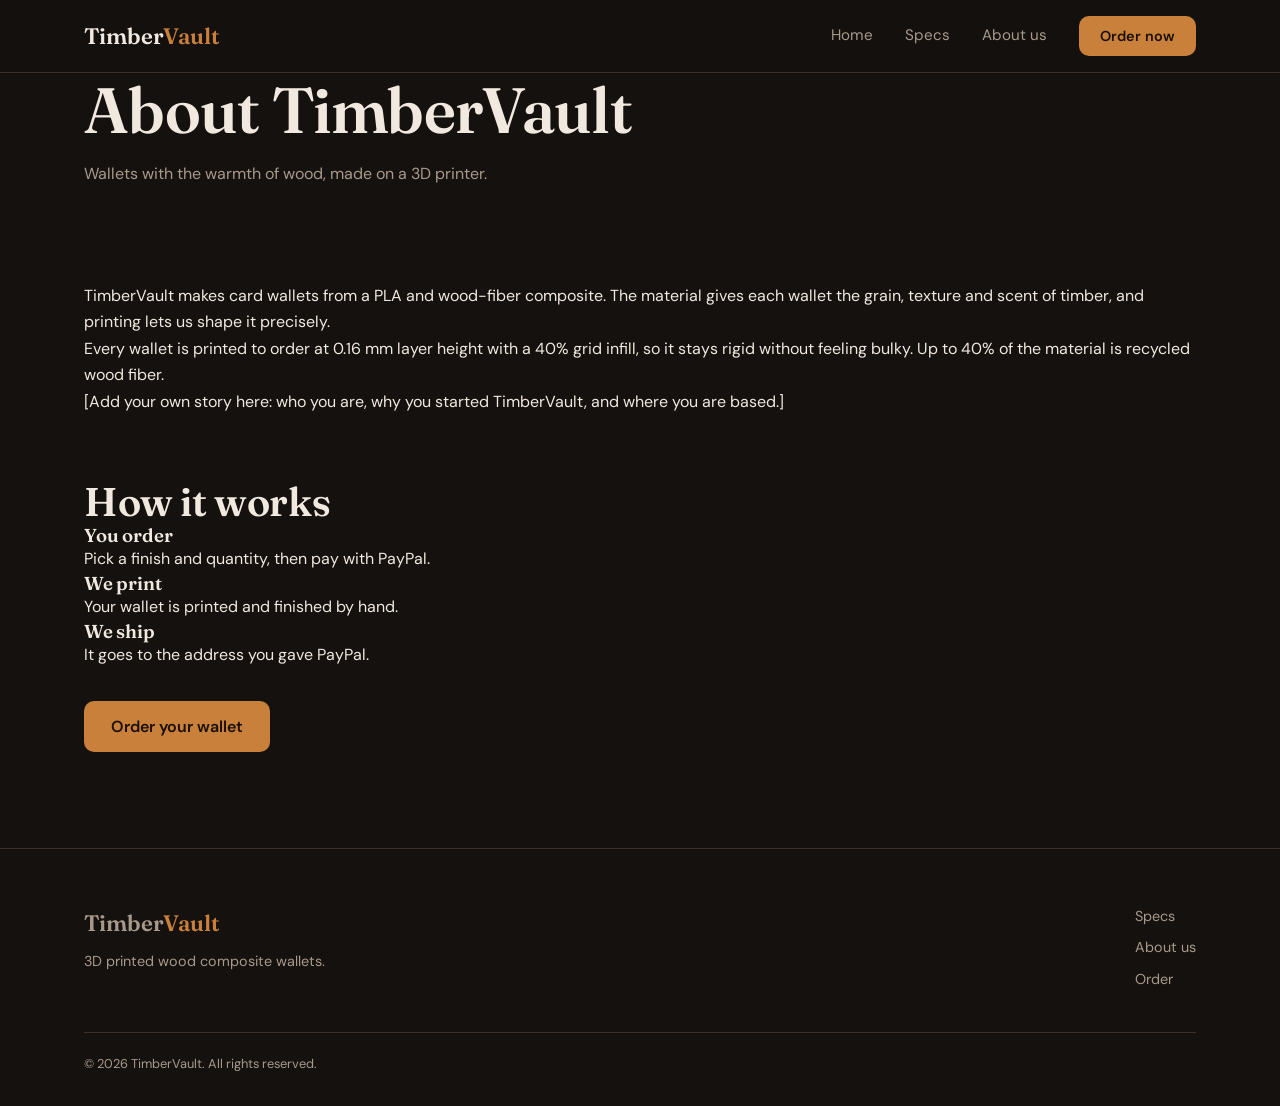
==== about.html @ 9c9c1d62 "Add files via upload" ====
<!DOCTYPE html>
<html lang="en">
<head>
    <meta charset="UTF-8">
    <meta name="viewport" content="width=device-width, initial-scale=1.0">
    <title>About us | TimberVault</title>
    <meta name="description" content="How TimberVault wood-fiber composite wallets are designed and printed to order.">
    <link rel="icon" href="data:image/svg+xml,<svg xmlns='http://www.w3.org/2000/svg' viewBox='0 0 100 100'><text y='.9em' font-size='90'>🪵</text></svg>">
    <link rel="preconnect" href="https://fonts.googleapis.com">
    <link rel="preconnect" href="https://fonts.gstatic.com" crossorigin>
    <link href="https://fonts.googleapis.com/css2?family=DM+Sans:wght@400;500;600&family=Fraunces:opsz,wght@9..144,500;9..144,600&display=swap" rel="stylesheet">
    <link rel="stylesheet" href="css/styles.css">
    <script src="js/script.js" defer></script>
</head>
<body>
    <a class="skip" href="#main">Skip to content</a>

    <header class="site-header">
        <div class="wrap bar">
            <a href="index.html" class="logo" aria-label="TimberVault home">Timber<span>Vault</span></a>
            <button class="menu-btn" aria-expanded="false" aria-controls="site-nav">Menu</button>
            <nav class="nav" id="site-nav" aria-label="Main">
                <a href="index.html">Home</a>
                <a href="specs.html">Specs</a>
                <a href="about.html" aria-current="page">About us</a>
                <a href="order.html" class="btn btn-primary btn-sm">Order now</a>
            </nav>
        </div>
    </header>

    <main id="main">
        <section class="page-head">
            <div class="wrap">
                <h1>About TimberVault</h1>
                <p class="lede">Wallets with the warmth of wood, made on a 3D printer.</p>
            </div>
        </section>
        <section class="section">
            <div class="wrap">
                <div class="prose">
                    <p>TimberVault makes card wallets from a PLA and wood-fiber composite. The material gives each wallet the grain, texture and scent of timber, and printing lets us shape it precisely.</p>
                    <p>Every wallet is printed to order at 0.16 mm layer height with a 40% grid infill, so it stays rigid without feeling bulky. Up to 40% of the material is recycled wood fiber.</p>
                    <p>[Add your own story here: who you are, why you started TimberVault, and where you are based.]</p>
                </div>
                <h2 style="margin-top:64px">How it works</h2>
                <div class="steps">
                    <div class="step"><h3>You order</h3><p>Pick a finish and quantity, then pay with PayPal.</p></div>
                    <div class="step"><h3>We print</h3><p>Your wallet is printed and finished by hand.</p></div>
                    <div class="step"><h3>We ship</h3><p>It goes to the address you gave PayPal.</p></div>
                </div>
                <div class="cta-row"><a href="order.html" class="btn btn-primary">Order your wallet</a></div>
            </div>
        </section>
    </main>

    <footer class="site-footer">
        <div class="wrap">
            <div class="foot">
                <div><div class="logo">Timber<span>Vault</span></div><p style="margin-top:8px">3D printed wood composite wallets.</p></div>
                <ul><li><a href="specs.html">Specs</a></li><li><a href="about.html">About us</a></li><li><a href="order.html">Order</a></li></ul>
            </div>
            <p class="legal">&copy; 2026 TimberVault. All rights reserved.</p>
        </div>
    </footer>
</body>
</html>
---- css/styles.css ----
:root{--bg:#15110e;--surface:#1e1814;--surface-2:#272019;--line:#3a3028;--text:#f1e9df;--muted:#a89a8b;--accent:#c8803a;--accent-hover:#dc9550;--on-accent:#1a0f05;--radius:10px;--font-head:"Fraunces",Georgia,serif;--font-body:"DM Sans",system-ui,sans-serif}
*,*::before,*::after{box-sizing:border-box}
html{scroll-behavior:smooth;scroll-padding-top:84px}
body{margin:0;background:var(--bg);color:var(--text);font:400 1rem/1.65 var(--font-body);-webkit-font-smoothing:antialiased}
img{display:block;max-width:100%}
a{color:inherit;text-decoration:none}
h1,h2,h3{font-family:var(--font-head);font-weight:600;line-height:1.15;letter-spacing:-.01em;margin:0}
h1{font-size:clamp(2.4rem,5.5vw,4rem)}
h2{font-size:clamp(1.8rem,3.5vw,2.5rem)}
p{margin:0}
:focus-visible{outline:2px solid var(--accent-hover);outline-offset:3px}
.wrap{max-width:1160px;margin:0 auto;padding:0 24px}
.section{padding:96px 0}
.section-alt{background:var(--surface);border-block:1px solid var(--line)}
.lede{color:var(--muted);max-width:56ch;margin-top:14px}
.skip{position:absolute;left:-999px}.skip:focus{left:16px;top:16px;background:#fff;color:#000;padding:8px 12px;z-index:100}

/* header */
.site-header{position:sticky;top:0;z-index:50;background:rgba(21,17,14,.88);backdrop-filter:blur(10px);border-bottom:1px solid var(--line)}
.bar{display:flex;align-items:center;justify-content:space-between;height:72px}
.logo{font-family:var(--font-head);font-size:1.4rem;font-weight:600}
.logo span{color:var(--accent)}
.nav{display:flex;align-items:center;gap:32px;font-size:.95rem;color:var(--muted)}
.nav a:hover{color:var(--text)}
.menu-btn{display:none;background:none;border:1px solid var(--line);color:var(--text);border-radius:8px;padding:8px 12px;font:inherit;cursor:pointer}
.btn{display:inline-flex;align-items:center;justify-content:center;gap:8px;padding:14px 26px;border-radius:var(--radius);font:600 1rem var(--font-body);border:1px solid transparent;cursor:pointer;transition:background .2s,border-color .2s}
.btn-primary{background:var(--accent);color:var(--on-accent)}
.btn-primary:hover{background:var(--accent-hover)}
.btn-ghost{border-color:var(--line);color:var(--text)}
.btn-ghost:hover{border-color:var(--muted)}
.btn-sm{padding:10px 20px;font-size:.9rem}

/* hero */
.hero{padding:72px 0 96px}
.hero-grid{display:grid;grid-template-columns:1fr 1.05fr;gap:64px;align-items:center}
.hero p.lede{font-size:1.125rem;margin-top:20px}
.cta-row{display:flex;flex-wrap:wrap;gap:12px;margin-top:32px}
.trust{display:flex;flex-wrap:wrap;gap:12px 28px;margin:36px 0 0;padding:24px 0 0;border-top:1px solid var(--line);list-style:none;color:var(--muted);font-size:.9rem}
.stage{background:var(--surface);border:1px solid var(--line);border-radius:16px;padding:12px}
.stage-img{position:relative;aspect-ratio:4/3;border-radius:10px;overflow:hidden;background:var(--surface-2)}
.stage-img img{width:100%;height:100%;object-fit:cover;transition:filter .4s,opacity .2s}
.stage-caption{display:flex;justify-content:space-between;align-items:baseline;padding:14px 6px 4px;font-size:.95rem}
.stage-caption strong{font-weight:600}
.stage-caption span{color:var(--muted)}
.tabs{display:grid;grid-template-columns:repeat(3,1fr);gap:8px;margin-top:10px}
.tab{padding:10px;border-radius:8px;background:transparent;border:1px solid var(--line);color:var(--muted);font:500 .9rem var(--font-body);cursor:pointer}
.tab:hover{color:var(--text)}
.tab[aria-pressed=true]{background:var(--accent);border-color:var(--accent);color:var(--on-accent)}

/* finishes */
.finishes{display:grid;grid-template-columns:repeat(3,1fr);gap:16px;margin-top:40px}
.finish{text-align:left;background:var(--bg);border:1px solid var(--line);border-radius:var(--radius);padding:22px;color:var(--text);font:inherit;cursor:pointer;transition:border-color .2s}
.finish:hover{border-color:var(--muted)}
.finish[aria-pressed=true]{border-color:var(--accent);box-shadow:0 0 0 1px var(--accent)}
.swatch{width:36px;height:36px;border-radius:50%;margin-bottom:14px;border:1px solid rgba(255,255,255,.15)}
.finish h3{font-size:1.15rem}
.finish p{color:var(--muted);font-size:.9rem;margin-top:6px}
.finish .price{display:block;margin-top:12px;font-weight:600;color:var(--accent-hover)}

/* specs */
.specs-grid{display:grid;grid-template-columns:1fr 1.2fr;gap:64px;align-items:start}
.specs{margin:0;border-top:1px solid var(--line)}
.specs div{display:grid;grid-template-columns:170px 1fr;gap:16px;padding:18px 0;border-bottom:1px solid var(--line)}
.specs dt{color:var(--muted)}
.specs dd{margin:0;font-weight:500}

/* gallery */
.gallery{display:grid;grid-template-columns:repeat(3,1fr);gap:16px;margin-top:40px}
.shot{margin:0;padding:0;background:none;border:0;cursor:zoom-in;text-align:left;color:inherit;font:inherit}
.shot .frame{aspect-ratio:1;border-radius:var(--radius);overflow:hidden;border:1px solid var(--line);background:var(--surface-2)}
.shot img{width:100%;height:100%;object-fit:cover;transition:transform .5s}
.shot:hover img{transform:scale(1.04)}
.shot span{display:block;margin-top:10px;color:var(--muted);font-size:.9rem}

/* order */
.order-grid{display:grid;grid-template-columns:1.3fr 1fr;gap:48px;align-items:start;margin-top:40px}
.form{display:grid;gap:20px}
.row{display:grid;grid-template-columns:1fr 1fr;gap:20px}
label{display:block;font-size:.9rem;font-weight:500;margin-bottom:8px}
input,select,textarea{width:100%;background:var(--bg);color:var(--text);border:1px solid var(--line);border-radius:8px;padding:13px 14px;font:inherit}
input:focus,select:focus,textarea:focus{outline:none;border-color:var(--accent)}
textarea{resize:vertical}
.summary{background:var(--surface);border:1px solid var(--line);border-radius:14px;padding:28px;position:sticky;top:96px}
.summary h3{font-size:1.2rem;margin-bottom:18px}
.line{display:flex;justify-content:space-between;padding:10px 0;border-bottom:1px solid var(--line);color:var(--muted)}
.line.total{border:0;color:var(--text);font-size:1.15rem;font-weight:600;padding-top:16px}
.note{font-size:.85rem;color:var(--muted);margin-top:16px}

/* faq */
.faq{max-width:760px;margin-top:32px}
details{border-bottom:1px solid var(--line);padding:20px 0}
summary{cursor:pointer;font-weight:600;list-style:none;display:flex;justify-content:space-between;gap:16px}
summary::-webkit-details-marker{display:none}
summary::after{content:"+";color:var(--accent);font-size:1.3rem;line-height:1}
details[open] summary::after{content:"\2212"}
details p{color:var(--muted);margin-top:12px;max-width:62ch}

/* footer */
.site-footer{border-top:1px solid var(--line);padding:56px 0 32px;color:var(--muted);font-size:.9rem}
.foot{display:flex;flex-wrap:wrap;justify-content:space-between;gap:32px}
.foot ul{list-style:none;padding:0;margin:0;display:grid;gap:8px}
.foot a:hover{color:var(--text)}
.legal{margin-top:40px;padding-top:20px;border-top:1px solid var(--line);font-size:.8rem}

/* lightbox */
.lightbox{position:fixed;inset:0;z-index:100;background:rgba(0,0,0,.92);display:none;align-items:center;justify-content:center;padding:24px}
.lightbox.open{display:flex}
.lightbox img{max-height:85vh;border-radius:12px}
.lightbox button{position:absolute;top:20px;right:20px;width:44px;height:44px;border-radius:50%;border:1px solid var(--line);background:var(--surface);color:var(--text);font-size:1.1rem;cursor:pointer}

@media(max-width:860px){
 .section{padding:64px 0}
 .hero-grid,.specs-grid,.order-grid{grid-template-columns:1fr;gap:40px}
 .finishes,.gallery{grid-template-columns:1fr}
 .row{grid-template-columns:1fr}
 .summary{position:static}
 .menu-btn{display:block}
 .nav{display:none;position:absolute;top:72px;left:0;right:0;flex-direction:column;align-items:stretch;gap:0;background:var(--bg);border-bottom:1px solid var(--line);padding:8px 24px 20px}
 .nav.open{display:flex}
 .nav a{padding:14px 0;border-bottom:1px solid var(--line)}
 .nav .btn{margin-top:14px;border:0}
 .specs div{grid-template-columns:1fr;gap:4px}
}
@media(prefers-reduced-motion:reduce){*{transition:none!important;scroll-behavior:auto!important}}
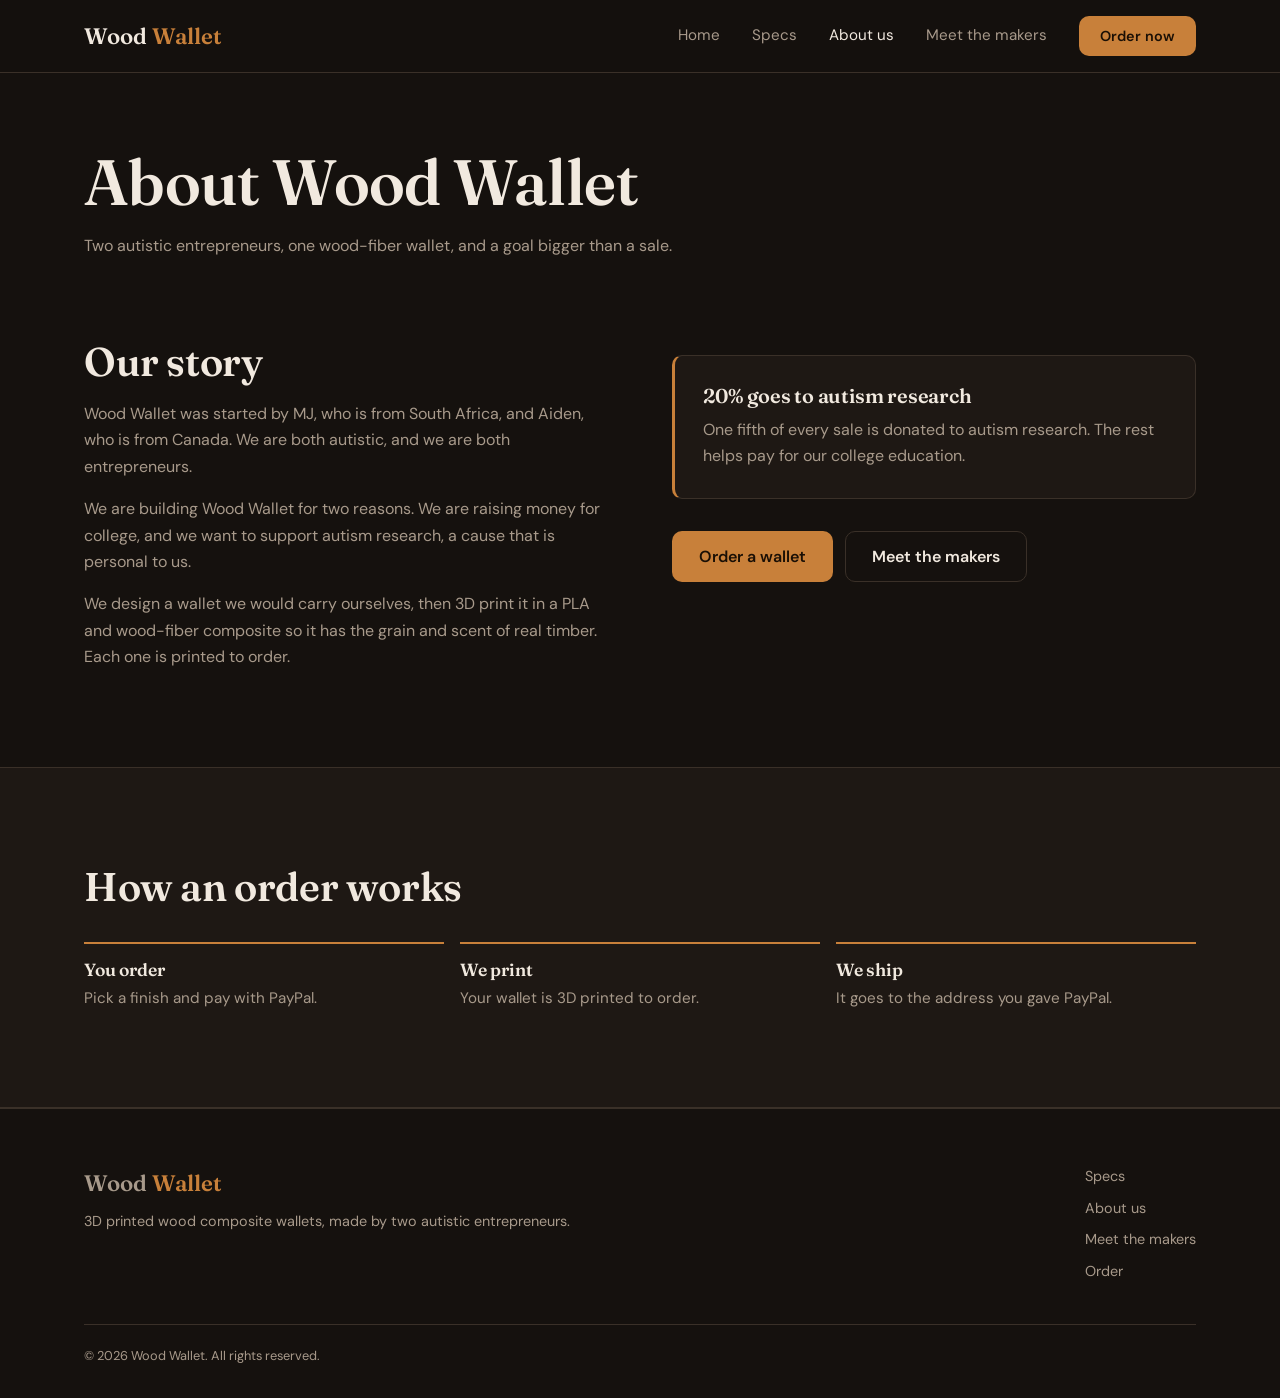
==== commit 193e4f46: "Update about.html" ====
--- a/about.html
+++ b/about.html
@@ -3,8 +3,8 @@
 <head>
     <meta charset="UTF-8">
     <meta name="viewport" content="width=device-width, initial-scale=1.0">
-    <title>About us | TimberVault</title>
-    <meta name="description" content="How TimberVault wood-fiber composite wallets are designed and printed to order.">
+    <title>About us | Wood Wallet</title>
+    <meta name="description" content="The story of Wood Wallet: two autistic entrepreneurs from South Africa and Canada raising money for college and autism research.">
     <link rel="icon" href="data:image/svg+xml,<svg xmlns='http://www.w3.org/2000/svg' viewBox='0 0 100 100'><text y='.9em' font-size='90'>🪵</text></svg>">
     <link rel="preconnect" href="https://fonts.googleapis.com">
     <link rel="preconnect" href="https://fonts.gstatic.com" crossorigin>
@@ -17,12 +17,13 @@
 
     <header class="site-header">
         <div class="wrap bar">
-            <a href="index.html" class="logo" aria-label="TimberVault home">Timber<span>Vault</span></a>
+            <a href="index.html" class="logo" aria-label="Wood Wallet home">Wood <span>Wallet</span></a>
             <button class="menu-btn" aria-expanded="false" aria-controls="site-nav">Menu</button>
             <nav class="nav" id="site-nav" aria-label="Main">
                 <a href="index.html">Home</a>
                 <a href="specs.html">Specs</a>
                 <a href="about.html" aria-current="page">About us</a>
+                <a href="makers.html">Meet the makers</a>
                 <a href="order.html" class="btn btn-primary btn-sm">Order now</a>
             </nav>
         </div>
@@ -31,24 +32,35 @@
     <main id="main">
         <section class="page-head">
             <div class="wrap">
-                <h1>About TimberVault</h1>
-                <p class="lede">Wallets with the warmth of wood, made on a 3D printer.</p>
+                <h1>About Wood Wallet</h1>
+                <p class="lede">Two autistic entrepreneurs, one wood-fiber wallet, and a goal bigger than a sale.</p>
             </div>
         </section>
         <section class="section">
+            <div class="wrap split">
+                <div class="prose" style="margin-top:-16px">
+                    <h2 style="margin-top:0">Our story</h2>
+                    <p>Wood Wallet was started by MJ, who is from South Africa, and Aiden, who is from Canada. We are both autistic, and we are both entrepreneurs.</p>
+                    <p>We are building Wood Wallet for two reasons. We are raising money for college, and we want to support autism research, a cause that is personal to us.</p>
+                    <p>We design a wallet we would carry ourselves, then 3D print it in a PLA and wood-fiber composite so it has the grain and scent of real timber. Each one is printed to order.</p>
+                </div>
+                <div>
+                    <div class="pledge">
+                    <h3>20% goes to autism research</h3>
+                    <p>One fifth of every sale is donated to autism research. The rest helps pay for our college education.</p>
+                </div>
+                    <div class="cta-row"><a href="order.html" class="btn btn-primary">Order a wallet</a><a href="makers.html" class="btn btn-ghost">Meet the makers</a></div>
+                </div>
+            </div>
+        </section>
+        <section class="section section-alt">
             <div class="wrap">
-                <div class="prose">
-                    <p>TimberVault makes card wallets from a PLA and wood-fiber composite. The material gives each wallet the grain, texture and scent of timber, and printing lets us shape it precisely.</p>
-                    <p>Every wallet is printed to order at 0.16 mm layer height with a 40% grid infill, so it stays rigid without feeling bulky. Up to 40% of the material is recycled wood fiber.</p>
-                    <p>[Add your own story here: who you are, why you started TimberVault, and where you are based.]</p>
-                </div>
-                <h2 style="margin-top:64px">How it works</h2>
+                <h2>How an order works</h2>
                 <div class="steps">
-                    <div class="step"><h3>You order</h3><p>Pick a finish and quantity, then pay with PayPal.</p></div>
-                    <div class="step"><h3>We print</h3><p>Your wallet is printed and finished by hand.</p></div>
+                    <div class="step"><h3>You order</h3><p>Pick a finish and pay with PayPal.</p></div>
+                    <div class="step"><h3>We print</h3><p>Your wallet is 3D printed to order.</p></div>
                     <div class="step"><h3>We ship</h3><p>It goes to the address you gave PayPal.</p></div>
                 </div>
-                <div class="cta-row"><a href="order.html" class="btn btn-primary">Order your wallet</a></div>
             </div>
         </section>
     </main>
@@ -56,10 +68,10 @@
     <footer class="site-footer">
         <div class="wrap">
             <div class="foot">
-                <div><div class="logo">Timber<span>Vault</span></div><p style="margin-top:8px">3D printed wood composite wallets.</p></div>
-                <ul><li><a href="specs.html">Specs</a></li><li><a href="about.html">About us</a></li><li><a href="order.html">Order</a></li></ul>
+                <div><div class="logo">Wood <span>Wallet</span></div><p style="margin-top:8px">3D printed wood composite wallets, made by two autistic entrepreneurs.</p></div>
+                <ul><li><a href="specs.html">Specs</a></li><li><a href="about.html">About us</a></li><li><a href="makers.html">Meet the makers</a></li><li><a href="order.html">Order</a></li></ul>
             </div>
-            <p class="legal">&copy; 2026 TimberVault. All rights reserved.</p>
+            <p class="legal">&copy; 2026 Wood Wallet. All rights reserved.</p>
         </div>
     </footer>
 </body>
--- a/css/styles.css
+++ b/css/styles.css
@@ -122,3 +122,38 @@
  .specs div{grid-template-columns:1fr;gap:4px}
 }
 @media(prefers-reduced-motion:reduce){*{transition:none!important;scroll-behavior:auto!important}}
+
+/* multi-page additions */
+.nav a[aria-current=page]{color:var(--text)}
+.page-head{padding:72px 0 0}
+.prose{max-width:62ch}
+.prose p{color:var(--muted);margin-top:16px}
+.prose h2{margin-top:48px}
+.steps{display:grid;grid-template-columns:repeat(3,1fr);gap:16px;margin-top:32px}
+.step{border-top:2px solid var(--accent);padding-top:16px}
+.step h3{font-size:1.1rem}
+.step p{color:var(--muted);font-size:.95rem;margin-top:6px}
+.pay-btn{width:100%}
+.pay-note{font-size:.85rem;color:var(--muted)}
+.quick{display:grid;grid-template-columns:repeat(3,1fr);gap:16px;margin-top:40px}
+.quick a{display:block;border:1px solid var(--line);border-radius:var(--radius);padding:24px;background:var(--surface);transition:border-color .2s}
+.quick a:hover{border-color:var(--accent)}
+.quick strong{font-family:var(--font-head);font-size:1.2rem;display:block}
+.quick span{color:var(--muted);font-size:.9rem}
+@media(max-width:860px){.steps,.quick{grid-template-columns:1fr}}
+
+/* story pages */
+.split{display:grid;grid-template-columns:1fr 1fr;gap:64px;align-items:start}
+.pledge{background:var(--surface);border:1px solid var(--line);border-left:3px solid var(--accent);border-radius:var(--radius);padding:28px}
+.pledge h3{font-size:1.25rem}
+.pledge p{color:var(--muted);margin-top:10px}
+.makers{display:grid;grid-template-columns:1fr 1fr;gap:24px;margin-top:40px}
+.maker{background:var(--surface);border:1px solid var(--line);border-radius:14px;padding:32px}
+.avatar{width:72px;height:72px;border-radius:50%;background:var(--surface-2);border:1px solid var(--line);display:flex;align-items:center;justify-content:center;font:600 1.6rem var(--font-head);color:var(--accent);margin-bottom:20px}
+.maker h2,.maker h3{font-size:1.5rem}
+.maker .where{color:var(--accent-hover);font-size:.95rem;margin-top:4px}
+.maker p{color:var(--muted);margin-top:14px}
+@media(max-width:860px){.split,.makers{grid-template-columns:1fr;gap:32px}}
+
+[hidden]{display:none!important}
+.hp{position:absolute;left:-9999px;width:1px;height:1px;overflow:hidden}
